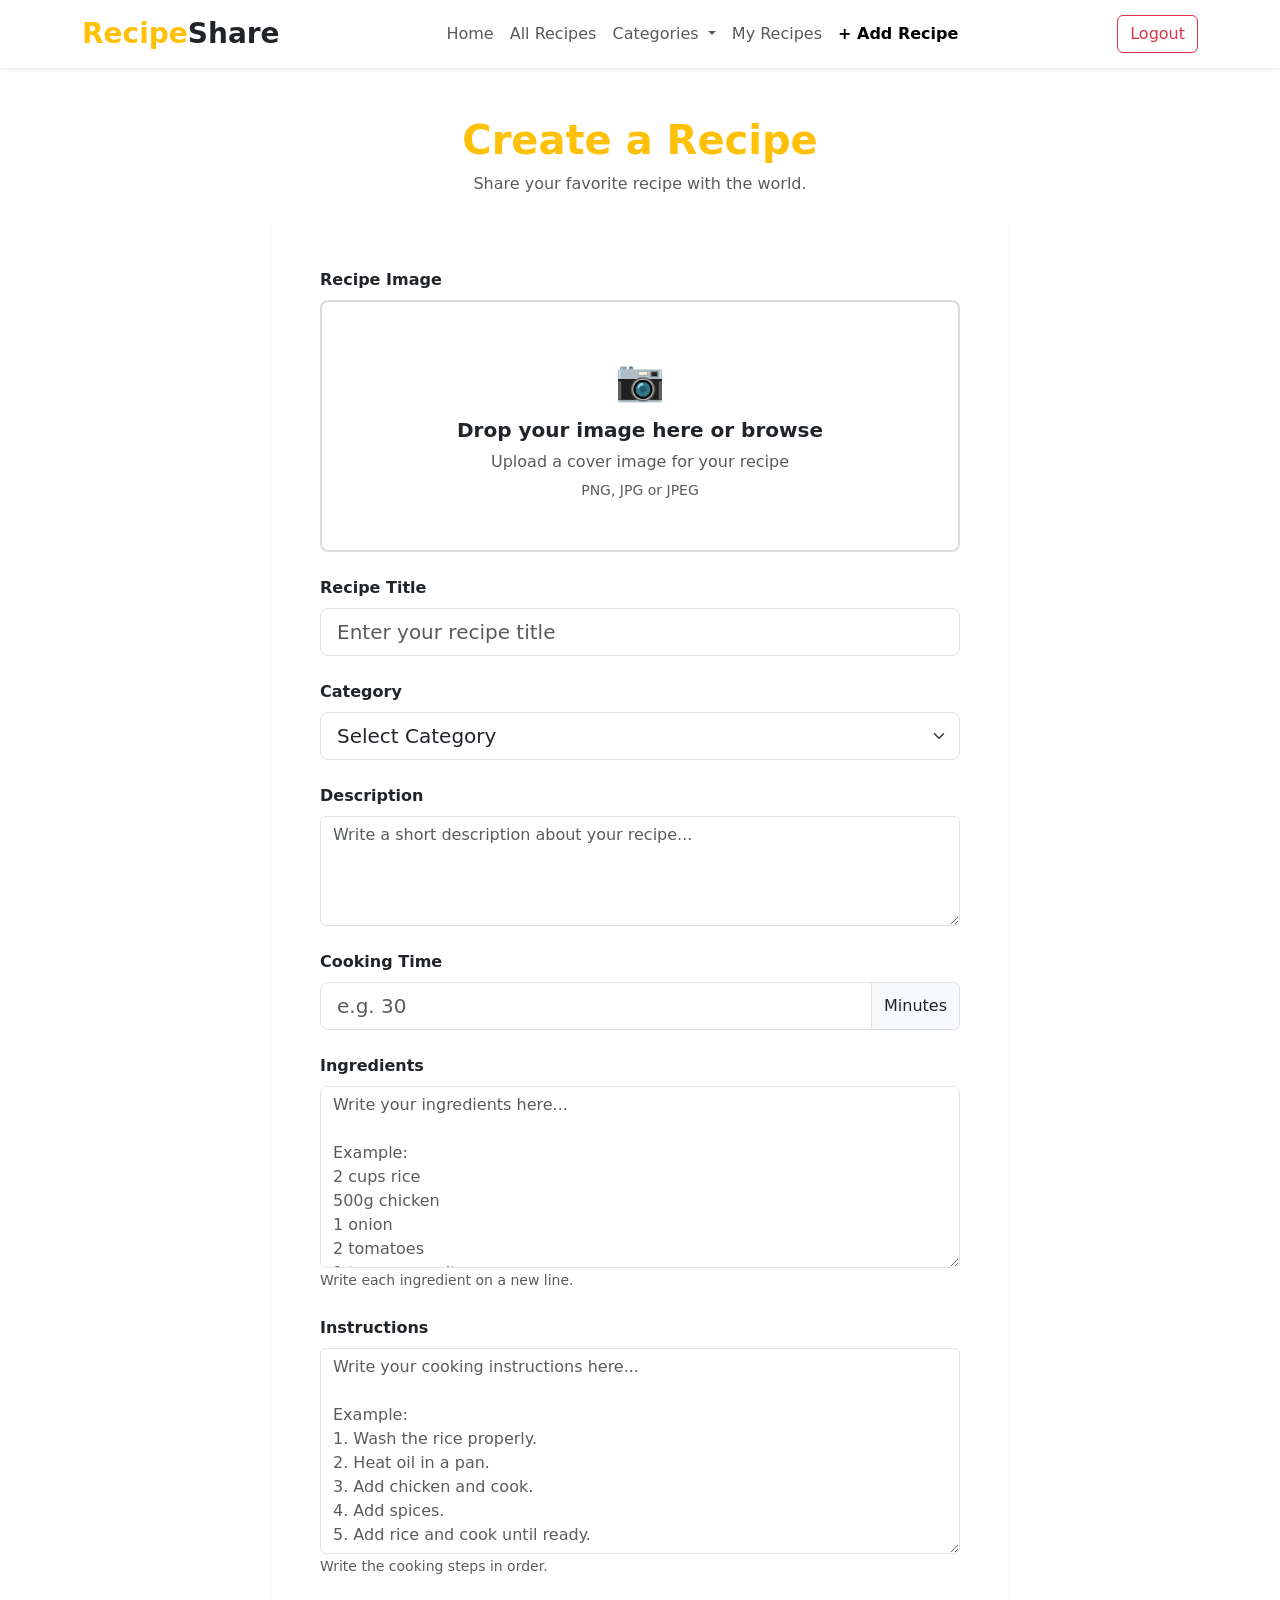
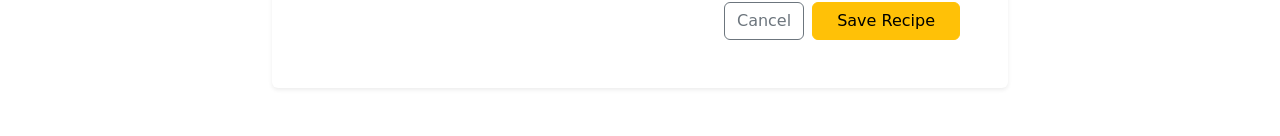
==== createRecipe.html @ bf887194 "CRUD" ====
<!DOCTYPE html>
<html lang="en">

<head>
    <meta charset="UTF-8">
    <meta name="viewport" content="width=device-width, initial-scale=1.0">
    <title>Create_Recipe</title>
    <link rel="stylesheet" href="bootstrap.css">
</head>

<body>
    <!-- ================= NAVBAR ================= -->

    <nav class="navbar navbar-expand-lg bg-white shadow-sm sticky-top">

        <div class="container">

            <!-- Logo -->
            <a class="navbar-brand fw-bold fs-3 text-warning" href="index.html">
                Recipe<span class="text-dark">Share</span>
            </a>


            <!-- Mobile Button -->
            <button class="navbar-toggler" type="button" data-bs-toggle="collapse" data-bs-target="#navbarContent">

                <span class="navbar-toggler-icon"></span>

            </button>


            <!-- Navbar Content -->
            <div class="collapse navbar-collapse" id="navbarContent">


                <!-- Links -->
                <ul class="navbar-nav mx-auto mb-2 mb-lg-0">

                    <li class="nav-item">

                        <a class="nav-link" href="index.html">

                            Home

                        </a>

                    </li>


                    <li class="nav-item">

                        <a class="nav-link" href="recipes.html">

                            All Recipes

                        </a>

                    </li>


                    <!-- Categories -->

                    <li class="nav-item dropdown">

                        <a class="nav-link dropdown-toggle" href="#" role="button" data-bs-toggle="dropdown">

                            Categories

                        </a>


                        <ul class="dropdown-menu">

                            <li>
                                <a class="dropdown-item" href="#">
                                    Pakistani
                                </a>
                            </li>

                            <li>
                                <a class="dropdown-item" href="#">
                                    Italian
                                </a>
                            </li>

                            <li>
                                <a class="dropdown-item" href="#">
                                    Chinese
                                </a>
                            </li>

                            <li>
                                <a class="dropdown-item" href="#">
                                    Desserts
                                </a>
                            </li>

                            <li>
                                <a class="dropdown-item" href="#">
                                    Fast Food
                                </a>
                            </li>

                            <li>
                                <a class="dropdown-item" href="#">
                                    Healthy
                                </a>
                            </li>

                        </ul>

                    </li>


                    <li class="nav-item">

                        <a class="nav-link" href="my-recipes.html">

                            My Recipes

                        </a>

                    </li>


                    <li class="nav-item">

                        <a class="nav-link active fw-semibold" href="./createRecipe.html">

                            + Add Recipe

                        </a>

                    </li>

                </ul>


                <!-- Right Side -->

                <div class="d-flex gap-2 align-items-center">

                    <span id="userName" class="fw-semibold">
                    </span>

                    <button id="logoutBtn" class="btn btn-outline-danger">

                        Logout

                    </button>

                </div>


            </div>

        </div>

    </nav>



    <!-- ================= CREATE RECIPE ================= -->

    <section class="py-5">

        <div class="container">

            <div class="row justify-content-center">

                <div class="col-lg-8">


                    <!-- Heading -->

                    <div class="text-center mb-4">

                        <h1 class="fw-bold text-warning">
                            Create a Recipe
                        </h1>

                        <p class="text-muted">
                            Share your favorite recipe with the world.
                        </p>

                    </div>



                    <!-- Create Recipe Card -->

                    <div class="card border-0 shadow-sm">

                        <div class="card-body p-4 p-md-5">


                            <form id="recipeForm">


                                <!-- Recipe Image -->

                                <div class="mb-4">

                                    <label class="form-label fw-semibold">

                                        Recipe Image

                                    </label>


                                    <!-- Upload Area -->

                                    <label for="recipeImage"
                                        class="border border-2 border-secondary border-opacity-25 rounded-3 p-5 text-center d-block">

                                        <div class="fs-1 mb-2">
                                            📷
                                        </div>


                                        <h5 class="fw-semibold mb-2">

                                            Drop your image here or browse

                                        </h5>


                                        <p class="text-muted mb-1">

                                            Upload a cover image for your recipe

                                        </p>


                                        <small class="text-muted">

                                            PNG, JPG or JPEG

                                        </small>

                                    </label>


                                    <!-- File Input -->

                                    <input type="file" id="recipeImage" accept="image/*" hidden>


                                    <!-- Preview -->

                                    <div id="imagePreviewBox" class="mt-3 d-none">

                                        <img id="imagePreview" src="" alt="Recipe Preview"
                                            class="img-fluid rounded shadow-sm"
                                            style="width:100%; height:300px; object-fit:cover;">

                                    </div>

                                </div>



                                <!-- Recipe Title -->

                                <div class="mb-4">

                                    <label for="recipeTitle" class="form-label fw-semibold">

                                        Recipe Title

                                    </label>


                                    <input type="text" class="form-control form-control-lg" id="recipeTitle"
                                        placeholder="Enter your recipe title">

                                </div>



                                <!-- Category -->

                                <div class="mb-4">

                                    <label for="category" class="form-label fw-semibold">

                                        Category

                                    </label>


                                    <select class="form-select form-select-lg" id="category">

                                        <option value="" selected>
                                            Select Category
                                        </option>

                                        <option value="Pakistani">
                                            Pakistani
                                        </option>

                                        <option value="Italian">
                                            Italian
                                        </option>

                                        <option value="Chinese">
                                            Chinese
                                        </option>

                                        <option value="Desserts">
                                            Desserts
                                        </option>

                                        <option value="Fast Food">
                                            Fast Food
                                        </option>

                                        <option value="Healthy">
                                            Healthy
                                        </option>

                                    </select>

                                </div>



                                <!-- Description -->

                                <div class="mb-4">

                                    <label for="description" class="form-label fw-semibold">

                                        Description

                                    </label>


                                    <textarea class="form-control" id="description" rows="4"
                                        placeholder="Write a short description about your recipe..."></textarea>

                                </div>



                                <!-- Cooking Time -->

                                <div class="mb-4">

                                    <label for="cookingTime" class="form-label fw-semibold">

                                        Cooking Time

                                    </label>


                                    <div class="input-group">

                                        <input type="number" class="form-control form-control-lg" id="cookingTime"
                                            placeholder="e.g. 30">

                                        <span class="input-group-text">
                                            Minutes
                                        </span>

                                    </div>

                                </div>



                                <!-- Ingredients -->

                                <div class="mb-4">

                                    <label for="ingredients" class="form-label fw-semibold">

                                        Ingredients

                                    </label>


                                    <textarea class="form-control" id="ingredients" rows="7" placeholder="Write your ingredients here...

Example:
2 cups rice
500g chicken
1 onion
2 tomatoes
1 teaspoon salt"></textarea>


                                    <small class="text-muted">

                                        Write each ingredient on a new line.

                                    </small>

                                </div>



                                <!-- Instructions -->

                                <div class="mb-4">

                                    <label for="instructions" class="form-label fw-semibold">

                                        Instructions

                                    </label>


                                    <textarea class="form-control" id="instructions" rows="8" placeholder="Write your cooking instructions here...

Example:
1. Wash the rice properly.
2. Heat oil in a pan.
3. Add chicken and cook.
4. Add spices.
5. Add rice and cook until ready."></textarea>


                                    <small class="text-muted">

                                        Write the cooking steps in order.

                                    </small>

                                </div>



                                <!-- Buttons -->

                                <div class="d-flex gap-2 justify-content-end">

                                    <button type="button" class="btn btn-outline-secondary" id="cancelRecipeBtn">

                                        Cancel

                                    </button>


                                    <button type="submit" class="btn btn-warning px-4" id="saveRecipeBtn">

                                        Save Recipe

                                    </button>

                                </div>


                            </form>

                        </div>

                    </div>

                </div>

            </div>

        </div>

    </section>



    <!-- bootstrap -->
    <script src="./js/bootstrap.js"></script>

    <!-- supabase -->
    <script src="https://unpkg.com/@supabase/supabase-js@2"></script>

    <!-- sweet alert -->
    <script src="https://cdn.jsdelivr.net/npm/sweetalert2@11"></script>

    <!-- javascript -->
    <script src="./js/createRecipe.js"></script>
</body>
</html>
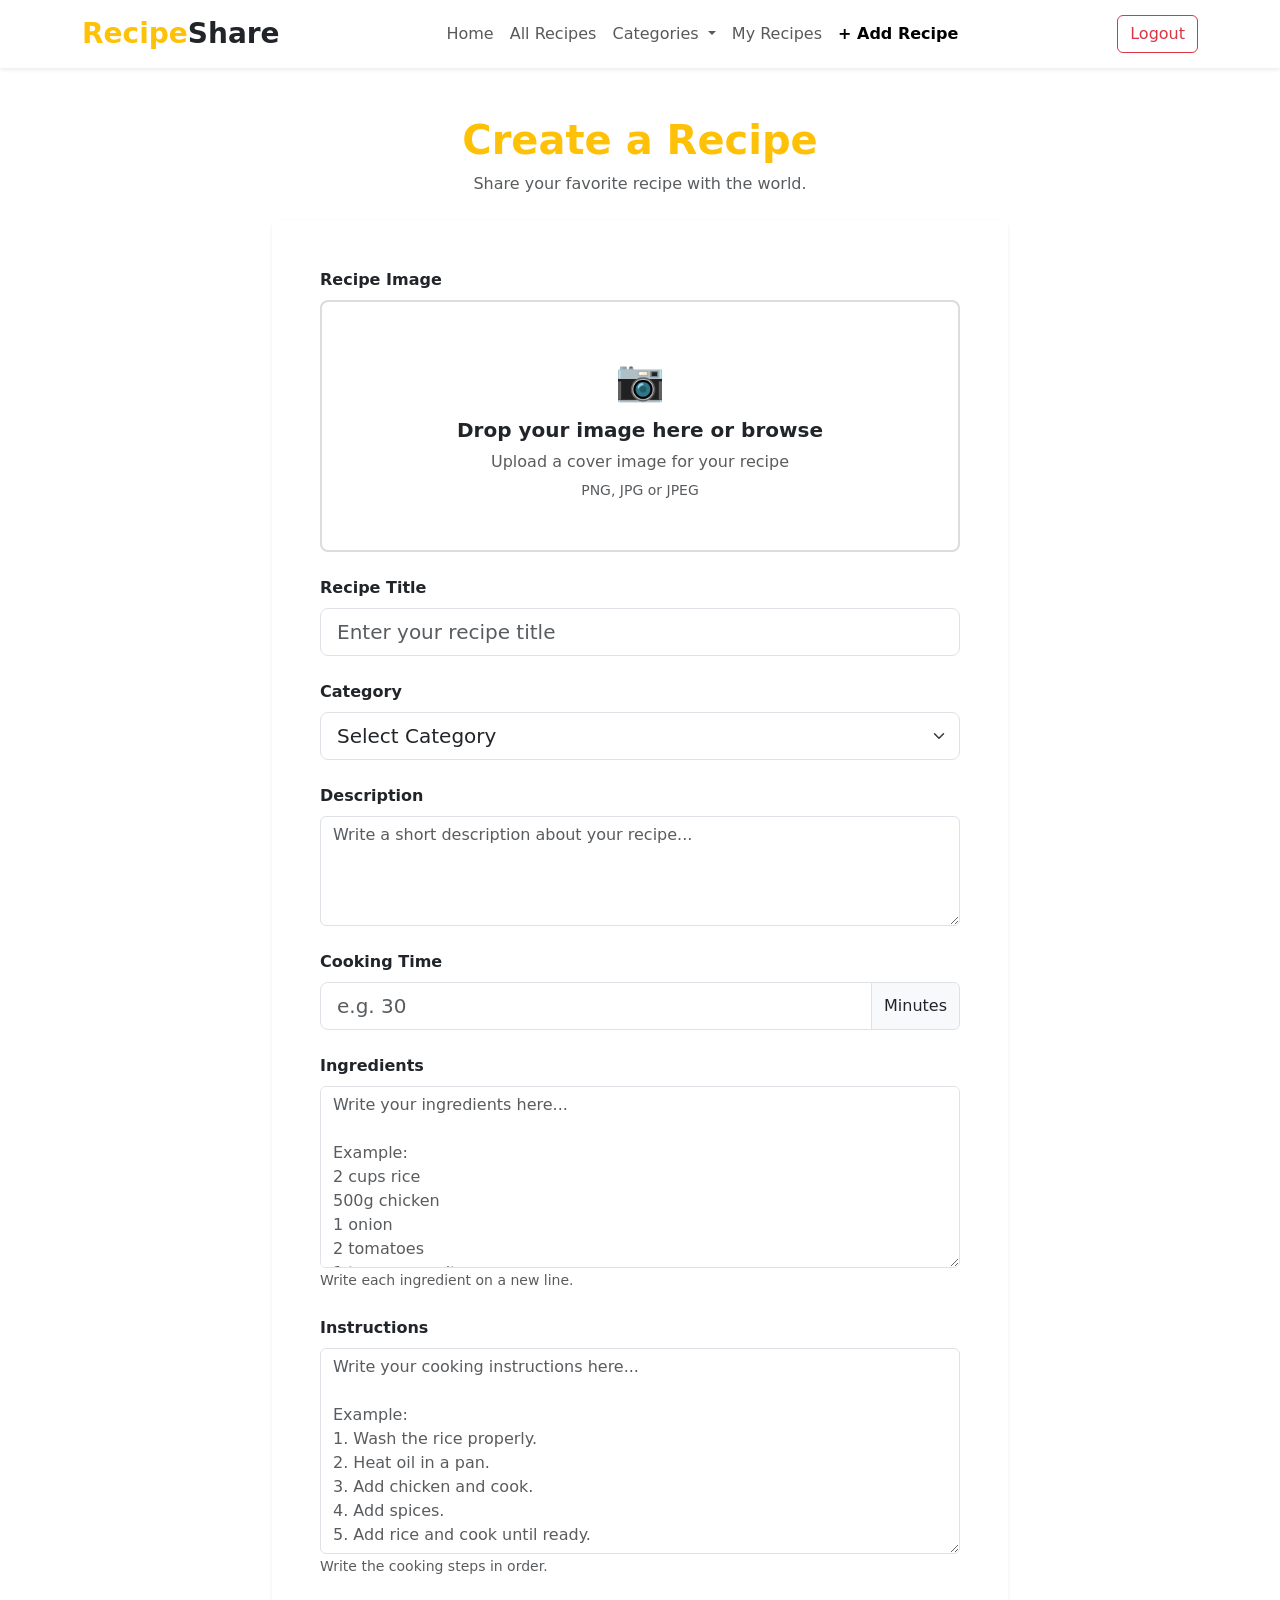
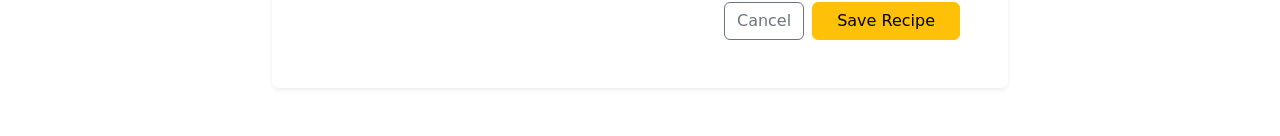
==== commit 306d4ce5: "done" ====
--- a/createRecipe.html
+++ b/createRecipe.html
@@ -114,7 +114,7 @@
 
                     <li class="nav-item">
 
-                        <a class="nav-link" href="my-recipes.html">
+                        <a class="nav-link" href="./myRecipe.html">
 
                             My Recipes
 
